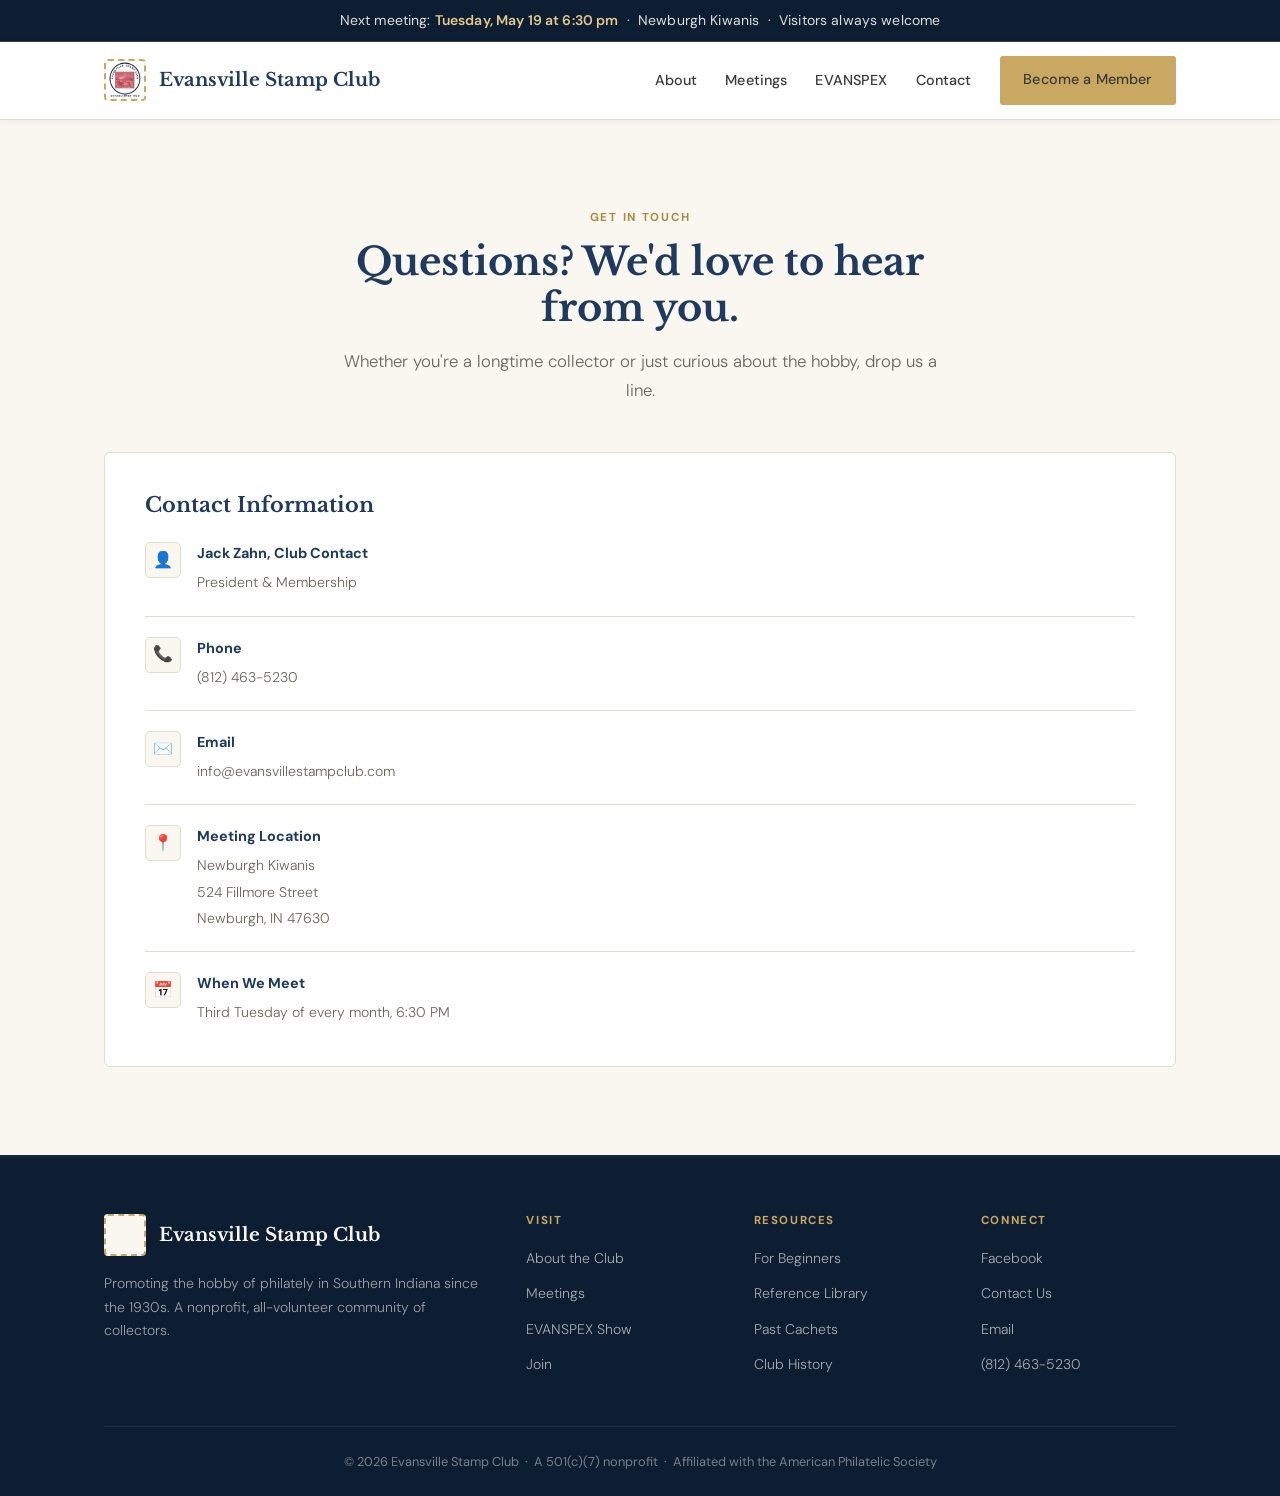
==== contact.html @ 5ad45955 "initial push" ====
<!DOCTYPE html>
<html lang="en">
<head>
<meta charset="UTF-8">
<meta name="viewport" content="width=device-width, initial-scale=1.0">
<meta name="description" content="The Evansville Stamp Club — a community of philatelists in Evansville, Indiana. Monthly meetings, beginner-friendly, home of EVANSPEX, Indiana's longest-running stamp and postcard show.">
<title>Evansville Stamp Club — Philately in Southern Indiana</title>
<link rel="preconnect" href="https://fonts.googleapis.com">
<link rel="preconnect" href="https://fonts.gstatic.com" crossorigin>
<link href="https://fonts.googleapis.com/css2?family=Libre+Baskerville:ital,wght@0,400;0,700;1,400&family=DM+Sans:wght@300;400;500;600&display=swap" rel="stylesheet">
<link rel="stylesheet" href="style.css">
<link rel="icon" type="image/x-icon" href="favicon.ico.png">
</head>
<body>

<div class="announce">
  Next meeting: <strong>Tuesday, May 19 at 6:30 pm</strong> &nbsp;·&nbsp; Newburgh Kiwanis &nbsp;·&nbsp; Visitors always welcome
</div>

<header>
  <div class="nav">
    <a href="#" class="logo">
      <img src="PastedGraphic-1.png" alt="Stamp icon" class="logo-mark">
      <span>Evansville Stamp Club</span>
    </a>
    <button class="menu-toggle" aria-label="Toggle menu" onclick="document.getElementById('navlinks').classList.toggle('open')">☰</button>
    <ul class="nav-links" id="navlinks">
      <li><a href="index.html">About</a></li>
      <li><a href="Meetings.html">Meetings</a></li>
      <li><a href="Evanspex.html">EVANSPEX</a></li>
      <li><a href="contact.html">Contact</a></li>
      <li><a href="join.html" class="btn">Become a Member</a></li>
    </ul>
  </div>
</header>
<!-- Contact -->
<section id="contact" class="contact-section">
  <div class="container">
    <div style="text-align:center; max-width:38rem; margin:0 auto 3rem;">
      <div class="section-eyebrow">Get in touch</div>
      <h2 class="section-title">Questions? We'd love to hear from you.</h2>
      <p style="color:var(--muted); font-size:1.05rem; font-weight:300; line-height:1.7;">Whether you're a longtime collector or just curious about the hobby, drop us a line.</p>
    </div>
      <div class="contact-info">
        <h3>Contact Information</h3>
        <div class="contact-row">
          <div class="icon">👤</div>
          <div><strong>Jack Zahn, Club Contact</strong><span>President &amp; Membership</span></div>
        </div>
        <div class="contact-row">
          <div class="icon">📞</div>
          <div><strong>Phone</strong><a href="tel:8124635230">(812) 463-5230</a></div>
        </div>
        <div class="contact-row">
          <div class="icon">✉️</div>
          <div><strong>Email</strong><a href="mailto:info@evansvillestampclub.com">info@evansvillestampclub.com</a></div>
        </div>
        <div class="contact-row">
          <div class="icon">📍</div>
          <div><strong>Meeting Location</strong><span>Newburgh Kiwanis<br>524 Fillmore Street<br>Newburgh, IN 47630</span></div>
        </div>
        <div class="contact-row">
          <div class="icon">📅</div>
          <div><strong>When We Meet</strong><span>Third Tuesday of every month, 6:30 PM</span></div>
        </div>
      </div>
  </div>
</section>
</body>
<footer>
  <div class="container">
    <div class="footer-grid">
      <div>
        <div class="logo" style="color:var(--cream); margin-bottom:1rem;">
          <span class="logo-mark">✉</span>
          <span style="color:var(--cream);">Evansville Stamp Club</span>
        </div>
        <p>Promoting the hobby of philately in Southern Indiana since the 1930s. A nonprofit, all-volunteer community of collectors.</p>
      </div>
      <div>
        <h4>Visit</h4>
        <ul>
          <li><a href="index.html">About the Club</a></li>
          <li><a href="#meetings">Meetings</a></li>
          <li><a href="#evanspex">EVANSPEX Show</a></li>
          <li><a href="#join">Join</a></li>
        </ul>
      </div>
      <div>
        <h4>Resources</h4>
        <ul>
          <li><a href="#">For Beginners</a></li>
          <li><a href="#">Reference Library</a></li>
          <li><a href="#">Past Cachets</a></li>
          <li><a href="#">Club History</a></li>
        </ul>
      </div>
      <div>
        <h4>Connect</h4>
        <ul>
          <li><a href="#">Facebook</a></li>
          <li><a href="#contact">Contact Us</a></li>
          <li><a href="mailto:info@evansvillestampclub.com">Email</a></li>
          <li><a href="tel:8124635230">(812) 463-5230</a></li>
        </ul>
      </div>
    </div>
    <div class="footer-bottom">
      © 2026 Evansville Stamp Club &nbsp;·&nbsp; A 501(c)(7) nonprofit &nbsp;·&nbsp; Affiliated with the American Philatelic Society
    </div>
  </div>
</footer>

</body>
</html>
---- style.css ----
:root {
    --navy: #1e3a5f;
    --navy-dark: #142844;
    --navy-deep: #0d1e33;
    --gold: #c9a961;
    --gold-light: #e0c98a;
    --gold-dark: #a8893f;
    --cream: #faf7f0;
    --cream-dark: #f0ebe0;
    --paper: #ffffff;
    --ink: #1a1a1a;
    --ink-light: #3a3a3a;
    --muted: #6b6559;
    --border: #e2dbd0;
    --shadow: 0 4px 24px rgba(20, 40, 68, 0.09);
    --shadow-lg: 0 12px 48px rgba(20, 40, 68, 0.16);
    --shadow-card: 0 2px 12px rgba(20, 40, 68, 0.07);
}

*, *::before, *::after { box-sizing: border-box; margin: 0; padding: 0; }
html { scroll-behavior: smooth; }

body {
    font-family: 'DM Sans', -apple-system, sans-serif;
    color: var(--ink);
    background: var(--cream);
    line-height: 1.65;
    -webkit-font-smoothing: antialiased;
}

  h1, h2, h3, h4 {
    font-family: 'Libre Baskerville', Georgia, serif;
    line-height: 1.2;
    color: var(--navy);
  }

  a { color: var(--navy); text-decoration: none; transition: color 0.18s; }
  a:hover { color: var(--gold-dark); }

  .container { max-width: 1120px; margin: 0 auto; padding: 0 1.5rem; }

  /* ---- Announcement Bar ---- */
  .announce {
    background: var(--navy-deep);
    color: rgba(250,247,240,0.88);
    text-align: center;
    padding: 0.55rem 1rem;
    font-size: 0.875rem;
    letter-spacing: 0.01em;
    border-bottom: 1px solid rgba(201,169,97,0.25);
  }
  .announce strong { color: var(--gold-light); font-weight: 600; }

  /* ---- Header / Nav ---- */
  header {
    background: var(--paper);
    border-bottom: 1px solid var(--border);
    position: sticky;
    top: 0;
    z-index: 100;
    box-shadow: 0 1px 8px rgba(20,40,68,0.06);
  }
  .nav {
    display: flex;
    align-items: center;
    justify-content: space-between;
    padding: 0.9rem 1.5rem;
    max-width: 1120px;
    margin: 0 auto;
  }
  .logo {
    display: flex;
    align-items: center;
    gap: 0.8rem;
    font-family: 'Libre Baskerville', serif;
    font-weight: 700;
    font-size: 1.15rem;
    color: var(--navy);
  }
  .logo-mark {
    width: 42px;
    height: 42px;
    border: 2px dashed var(--gold);
    border-radius: 4px;
    background: var(--cream);
    display: grid;
    place-items: center;
    font-size: 1.4rem;
    flex-shrink: 0;
  }
  .nav-links {
    display: flex;
    gap: 1.75rem;
    list-style: none;
    align-items: center;
  }
  .nav-links a {
    font-weight: 500;
    color: var(--ink-light);
    font-size: 0.9rem;
    letter-spacing: 0.01em;
  }
  .nav-links a:hover { color: var(--navy); }

  .btn {
    display: inline-block;
    padding: 0.65rem 1.35rem;
    background: var(--gold);
    color: var(--navy-dark);
    border-radius: 3px;
    font-weight: 600;
    border: 2px solid transparent;
    cursor: pointer;
    transition: all 0.2s;
    font-size: 0.9rem;
    font-family: 'DM Sans', sans-serif;
    letter-spacing: 0.01em;
  }
  .btn:hover { background: var(--gold-dark); color: var(--paper); transform: translateY(-1px); box-shadow: 0 4px 14px rgba(168,137,63,0.35); }
  .btn-outline {
    background: transparent;
    color: var(--cream);
    border: 2px solid rgba(250,247,240,0.6);
  }
  .btn-outline:hover { background: var(--cream); color: var(--navy-dark); }
  .btn-navy {
    background: var(--navy);
    color: var(--paper);
  }
  .btn-navy:hover { background: var(--navy-dark); color: var(--paper); box-shadow: 0 4px 14px rgba(20,40,68,0.35); }

  .menu-toggle {
    display: none;
    background: none;
    border: none;
    font-size: 1.5rem;
    color: var(--navy);
    cursor: pointer;
  }

  /* ---- Hero ---- */
  .hero {
    background: linear-gradient(140deg, var(--navy) 0%, var(--navy-dark) 55%, var(--navy-deep) 100%);
    color: var(--cream);
    padding: 5rem 1.5rem 6rem;
    position: relative;
    overflow: hidden;
  }
  .hero::before {
    content: "";
    position: absolute;
    inset: 0;
    background-image:
      radial-gradient(ellipse at 15% 25%, rgba(201,169,97,0.1) 0%, transparent 55%),
      radial-gradient(ellipse at 85% 75%, rgba(201,169,97,0.07) 0%, transparent 50%);
    pointer-events: none;
  }
  /* Subtle postage stamp perforations top edge */
  .hero::after {
    content: "";
    position: absolute;
    top: 0; left: 0; right: 0;
    height: 3px;
    background: repeating-linear-gradient(90deg, transparent 0px, transparent 8px, var(--gold) 8px, var(--gold) 14px);
    opacity: 0.35;
  }

  .hero-grid {
    max-width: 1120px;
    margin: 0 auto;
    display: grid;
    grid-template-columns: 1.3fr 1fr;
    gap: 3rem;
    align-items: center;
    position: relative;
  }
  .hero h1 {
    color: var(--cream);
    font-size: clamp(2rem, 4.5vw, 3.2rem);
    margin-bottom: 1.25rem;
    font-style: italic;
    line-height: 1.25;
  }
  .hero .lede {
    font-size: 1.05rem;
    opacity: 0.88;
    margin-bottom: 2rem;
    max-width: 31rem;
    line-height: 1.7;
    font-weight: 300;
  }
  .hero-cta { display: flex; gap: 1rem; flex-wrap: wrap; }

  .next-meeting {
    background: var(--paper);
    color: var(--ink);
    border-radius: 6px;
    padding: 1.75rem;
    box-shadow: var(--shadow-lg);
    border-top: 4px solid var(--gold);
    position: relative;
  }
  .next-meeting::before {
    content: "";
    position: absolute;
    inset: 0;
    border: 1px solid var(--border);
    border-radius: 6px;
    pointer-events: none;
  }
  .next-meeting .label {
    text-transform: uppercase;
    letter-spacing: 0.12em;
    font-size: 0.7rem;
    color: var(--gold-dark);
    font-weight: 700;
    margin-bottom: 0.5rem;
  }
  .next-meeting h3 { font-size: 1.4rem; margin-bottom: 1rem; }
  .meeting-detail {
    display: flex;
    align-items: flex-start;
    gap: 0.75rem;
    margin-bottom: 0.8rem;
    font-size: 0.9rem;
  }
  .meeting-detail .icon { color: var(--gold-dark); flex-shrink: 0; margin-top: 2px; }
  .meeting-detail strong { color: var(--navy); display: block; font-size: 0.9rem; }
  .meeting-detail span { color: var(--muted); font-size: 0.875rem; }
  .see-all { display: inline-block; margin-top: 0.5rem; color: var(--gold-dark); font-weight: 600; font-size: 0.9rem; }
  .see-all:hover { color: var(--navy); }

  /* ---- Sections ---- */
  section { padding: 5.5rem 0; }
  .section-eyebrow {
    text-transform: uppercase;
    letter-spacing: 0.15em;
    font-size: 0.72rem;
    color: var(--gold-dark);
    font-weight: 700;
    margin-bottom: 0.75rem;
  }
  .section-title {
    font-size: clamp(1.7rem, 3.2vw, 2.4rem);
    margin-bottom: 1rem;
  }
  .section-intro {
    font-size: 1.05rem;
    color: var(--muted);
    max-width: 37rem;
    margin-bottom: 3rem;
    line-height: 1.7;
    font-weight: 300;
  }

  /* ---- About ---- */
  .about-grid {
    display: grid;
    grid-template-columns: 1fr 1fr;
    gap: 4.5rem;
    align-items: center;
  }
  .about-text p { margin-bottom: 1rem; color: var(--muted); font-weight: 300; line-height: 1.75; }
  .stats {
    display: grid;
    grid-template-columns: repeat(2, 1fr);
    gap: 1.25rem;
    margin-top: 2rem;
  }
  .stat {
    background: var(--paper);
    padding: 1.4rem 1.25rem;
    border-radius: 5px;
    border: 1px solid var(--border);
    text-align: center;
    transition: box-shadow 0.2s;
  }
  .stat:hover { box-shadow: var(--shadow-card); }
  .stat-num {
    font-family: 'Libre Baskerville', serif;
    font-size: 2.4rem;
    font-weight: 700;
    color: var(--gold-dark);
    line-height: 1;
    margin-bottom: 0.35rem;
  }
  .stat-label { font-size: 0.8rem; color: var(--muted); letter-spacing: 0.03em; }

  /* Stamp collage */
  .stamp-collage {
    position: relative;
    aspect-ratio: 1 / 1;
    background: var(--cream-dark);
    border-radius: 6px;
    box-shadow: var(--shadow);
    padding: 2rem;
    overflow: hidden;
    border: 1px solid var(--border);
  }
  .stamp {
    position: absolute;
    background: var(--cream);
    border: 2px dashed var(--navy);
    padding: 0.5rem;
    box-shadow: 0 4px 16px rgba(0,0,0,0.12);
    transition: transform 0.25s;
  }
  .stamp:hover { transform: scale(1.04) rotate(0deg) !important; z-index: 2; }
  .stamp-inner {
    background: var(--gold);
    color: var(--navy-dark);
    width: 100%;
    height: 100%;
    display: grid;
    place-items: center;
    font-family: 'Libre Baskerville', serif;
    font-weight: 700;
    text-align: center;
    padding: 0.5rem;
    font-size: 0.85rem;
    line-height: 1.4;
  }
  .stamp-1 { top: 8%; left: 8%; width: 38%; height: 42%; transform: rotate(-6deg); }
  .stamp-1 .stamp-inner { background: #c44536; color: var(--cream); }
  .stamp-2 { top: 12%; right: 10%; width: 34%; height: 38%; transform: rotate(4deg); }
  .stamp-2 .stamp-inner { background: var(--navy); color: var(--cream); }
  .stamp-3 { bottom: 10%; left: 18%; width: 36%; height: 40%; transform: rotate(8deg); }
  .stamp-3 .stamp-inner { background: var(--gold); color: var(--navy-dark); }
  .stamp-4 { bottom: 8%; right: 8%; width: 32%; height: 36%; transform: rotate(-4deg); }
  .stamp-4 .stamp-inner { background: #2d5a3d; color: var(--cream); }

  /* ---- Cards ---- */
  .cards {
    display: grid;
    grid-template-columns: repeat(3, 1fr);
    gap: 1.25rem;
  }
  .card {
    background: var(--paper);
    padding: 2rem 1.75rem;
    border-radius: 5px;
    border: 1px solid var(--border);
    transition: all 0.22s;
  }
  .card:hover {
    transform: translateY(-4px);
    box-shadow: var(--shadow);
    border-color: var(--gold);
  }
  .card-icon {
    width: 48px;
    height: 48px;
    background: var(--cream);
    border-radius: 5px;
    display: grid;
    place-items: center;
    font-size: 1.5rem;
    margin-bottom: 1.25rem;
    border: 1px solid var(--border);
  }
  .card h3 { font-size: 1.15rem; margin-bottom: 0.65rem; font-family: 'DM Sans', sans-serif; font-weight: 600; }
  .card p { color: var(--muted); font-size: 0.9rem; line-height: 1.65; font-weight: 300; }

  /* ---- EVANSPEX ---- */
  .evanspex-section { background: var(--cream); }
  .evanspex {
    background: linear-gradient(135deg, var(--navy) 0%, var(--navy-dark) 100%);
    color: var(--cream);
    border-radius: 10px;
    padding: 4rem;
    display: grid;
    grid-template-columns: 1.5fr 1fr;
    gap: 3rem;
    align-items: center;
    box-shadow: var(--shadow-lg);
    position: relative;
    overflow: hidden;
  }
  .evanspex::before {
    content: "";
    position: absolute;
    top: -60px; right: -60px;
    width: 220px; height: 220px;
    border: 3px dashed var(--gold);
    border-radius: 50%;
    opacity: 0.18;
  }
  .evanspex::after {
    content: "";
    position: absolute;
    bottom: -40px; left: -40px;
    width: 140px; height: 140px;
    border: 2px dashed var(--gold);
    border-radius: 50%;
    opacity: 0.1;
  }
  .evanspex h2 { color: var(--cream); font-style: italic; font-size: clamp(1.5rem, 2.8vw, 2.1rem); }
  .evanspex .section-eyebrow { color: var(--gold); }
  .evanspex p { opacity: 0.88; margin-bottom: 1.5rem; font-weight: 300; line-height: 1.7; font-size: 1rem; }
  .evanspex-meta {
    display: grid;
    grid-template-columns: repeat(2, 1fr);
    gap: 1rem;
    margin: 2rem 0;
  }
  .evanspex-meta div {
    border-left: 2px solid var(--gold);
    padding-left: 1rem;
  }
  .evanspex-meta strong {
    display: block;
    color: var(--gold-light);
    font-size: 0.72rem;
    text-transform: uppercase;
    letter-spacing: 0.12em;
    margin-bottom: 0.25rem;
  }
  .evanspex-meta span { font-size: 0.92rem; opacity: 0.88; }

  .evanspex-card {
    background: var(--paper);
    color: var(--ink);
    border-radius: 6px;
    padding: 2.25rem;
    text-align: center;
    border: 1px solid var(--border);
    position: relative;
    z-index: 1;
  }
  .evanspex-card .show-num {
    font-family: 'Libre Baskerville', serif;
    font-size: 4.5rem;
    color: var(--gold-dark);
    line-height: 1;
    font-style: italic;
  }
  .evanspex-card .show-label {
    text-transform: uppercase;
    letter-spacing: 0.15em;
    font-size: 0.7rem;
    color: var(--muted);
    margin: 0.5rem 0 1rem;
  }
  .evanspex-card hr {
    border: none;
    border-top: 1px solid var(--border);
    margin: 1rem 0;
  }
  .evanspex-card .show-date {
    font-family: 'Libre Baskerville', serif;
    font-size: 1.5rem;
    color: var(--navy);
    font-weight: 700;
  }

  /* ---- Events ---- */
  .events { display: grid; gap: 1rem; }
  .event {
    background: var(--paper);
    border: 1px solid var(--border);
    border-radius: 5px;
    padding: 1.5rem;
    display: grid;
    grid-template-columns: 88px 1fr auto;
    gap: 1.5rem;
    align-items: center;
    transition: box-shadow 0.2s, border-color 0.2s;
  }
  .event:hover { box-shadow: var(--shadow-card); border-color: rgba(201,169,97,0.4); }
  .event-date {
    text-align: center;
    background: var(--cream);
    border-radius: 5px;
    padding: 0.75rem 0.5rem;
    border: 1px solid var(--border);
  }
  .event-date .month {
    text-transform: uppercase;
    font-size: 0.7rem;
    font-weight: 700;
    color: var(--gold-dark);
    letter-spacing: 0.1em;
  }
  .event-date .day {
    font-family: 'Libre Baskerville', serif;
    font-size: 1.75rem;
    color: var(--navy);
    line-height: 1;
    margin: 2px 0;
  }
  .event-date .year { font-size: 0.7rem; color: var(--muted); }
  .event-info h4 {
    font-family: 'DM Sans', sans-serif;
    font-size: 1rem;
    color: var(--navy);
    margin-bottom: 0.3rem;
    font-weight: 600;
  }
  .event-info p { font-size: 0.875rem; color: var(--muted); margin: 0; font-weight: 300; }
  .event-time { font-size: 0.875rem; color: var(--muted); text-align: right; }

  /* ---- Join ---- */
  .join-section { background: var(--paper); }
  .join-grid {
    display: grid;
    grid-template-columns: 1fr 1fr;
    gap: 4rem;
    align-items: start;
  }
  .join-grid .section-intro { margin-bottom: 1rem; }
  .pricing {
    background: var(--cream);
    padding: 2.5rem;
    border-radius: 6px;
    border: 1px solid var(--border);
  }
  .pricing-eyebrow {
    color: var(--gold-dark);
    text-transform: uppercase;
    font-size: 0.72rem;
    letter-spacing: 0.12em;
    font-weight: 700;
    margin-bottom: 0.5rem;
  }
  .price {
    font-family: 'Libre Baskerville', serif;
    font-size: 3rem;
    color: var(--navy);
    font-weight: 700;
    line-height: 1.1;
    margin-bottom: 0.25rem;
  }
  .price small { font-size: 1rem; color: var(--muted); font-weight: 400; }
  .perks { list-style: none; margin: 1.5rem 0; }
  .perks li {
    padding: 0.55rem 0;
    color: var(--muted);
    border-bottom: 1px solid var(--border);
    display: flex;
    gap: 0.75rem;
    font-size: 0.925rem;
    font-weight: 300;
  }
  .perks li::before { content: "✓"; color: var(--gold-dark); font-weight: bold; flex-shrink: 0; }

  /* ---- Contact ---- */
  .contact-section { background: var(--cream); }
  .contact-info {
    background: var(--paper);
    padding: 2.5rem;
    border-radius: 6px;
    border: 1px solid var(--border);
  }
  .contact-info h3 { margin-bottom: 1.5rem; font-size: 1.3rem; }
  .contact-row {
    display: flex;
    gap: 1rem;
    align-items: flex-start;
    margin-bottom: 1.25rem;
    padding-bottom: 1.25rem;
    border-bottom: 1px solid var(--border);
  }
  .contact-row:last-child { border: none; padding-bottom: 0; margin-bottom: 0; }
  .contact-row .icon {
    width: 36px; height: 36px;
    background: var(--cream);
    border-radius: 5px;
    display: grid; place-items: center;
    flex-shrink: 0;
    border: 1px solid var(--border);
    font-size: 1rem;
  }
  .contact-row strong { display: block; color: var(--navy); margin-bottom: 0.2rem; font-size: 0.9rem; }
  .contact-row span, .contact-row a { color: var(--muted); font-size: 0.88rem; font-weight: 300; line-height: 1.5; }

  form { background: var(--paper); padding: 2.5rem; border-radius: 6px; border: 1px solid var(--border); }
  .form-row { margin-bottom: 1.25rem; }
  label {
    display: block;
    font-weight: 600;
    color: var(--navy);
    font-size: 0.82rem;
    margin-bottom: 0.4rem;
    letter-spacing: 0.01em;
    text-transform: uppercase;
  }
  input, textarea, select {
    width: 100%;
    padding: 0.7rem 0.85rem;
    border: 1px solid var(--border);
    border-radius: 3px;
    font-family: 'DM Sans', sans-serif;
    font-size: 0.9rem;
    background: var(--cream);
    color: var(--ink);
    transition: border-color 0.18s, background 0.18s;
    appearance: auto;
  }
  input:focus, textarea:focus, select:focus {
    outline: none;
    border-color: var(--gold);
    background: var(--paper);
    box-shadow: 0 0 0 3px rgba(201,169,97,0.12);
  }
  textarea { resize: vertical; min-height: 100px; }

  /* ---- Footer ---- */
  footer {
    background: var(--navy-deep);
    color: var(--cream);
    padding: 3.5rem 0 1.5rem;
    border-top: 3px solid var(--navy-dark);
  }
  .footer-grid {
    display: grid;
    grid-template-columns: 2fr 1fr 1fr 1fr;
    gap: 2rem;
    margin-bottom: 2.5rem;
  }
  .footer-grid h4 {
    color: var(--gold);
    font-family: 'DM Sans', sans-serif;
    font-size: 0.72rem;
    text-transform: uppercase;
    letter-spacing: 0.14em;
    margin-bottom: 1.1rem;
    font-weight: 700;
  }
  .footer-grid ul { list-style: none; }
  .footer-grid li { margin-bottom: 0.55rem; }
  .footer-grid a { color: rgba(250,247,240,0.65); font-size: 0.875rem; font-weight: 300; }
  .footer-grid a:hover { color: var(--gold-light); }
  .footer-grid p { color: rgba(250,247,240,0.6); font-size: 0.875rem; font-weight: 300; line-height: 1.7; }
  .footer-bottom {
    border-top: 1px solid rgba(250,247,240,0.08);
    padding-top: 1.5rem;
    text-align: center;
    color: rgba(250,247,240,0.45);
    font-size: 0.8rem;
  }

  /* ---- Responsive ---- */
  @media (max-width: 860px) {
    .nav-links {
      display: none;
      position: absolute;
      top: 100%; left: 0; right: 0;
      background: var(--paper);
      flex-direction: column;
      padding: 1rem 1.5rem;
      gap: 0;
      border-bottom: 1px solid var(--border);
      box-shadow: var(--shadow);
    }
    .nav-links.open { display: flex; }
    .nav-links li { width: 100%; padding: 0.75rem 0; border-bottom: 1px solid var(--border); }
    .nav-links li:last-child { border: none; }
    .menu-toggle { display: block; }
    .hero-grid,
    .about-grid,
    .join-grid,
    .contact-grid,
    .footer-grid { grid-template-columns: 1fr; gap: 2rem; }
    .evanspex { grid-template-columns: 1fr; padding: 2rem; }
    .evanspex-meta { grid-template-columns: 1fr; gap: 0.75rem; }
    .cards { grid-template-columns: 1fr; }
    .event { grid-template-columns: 70px 1fr; }
    .event-time { grid-column: 2; text-align: left; }
    section { padding: 3.5rem 0; }
    .stats { grid-template-columns: 1fr 1fr; }
  }
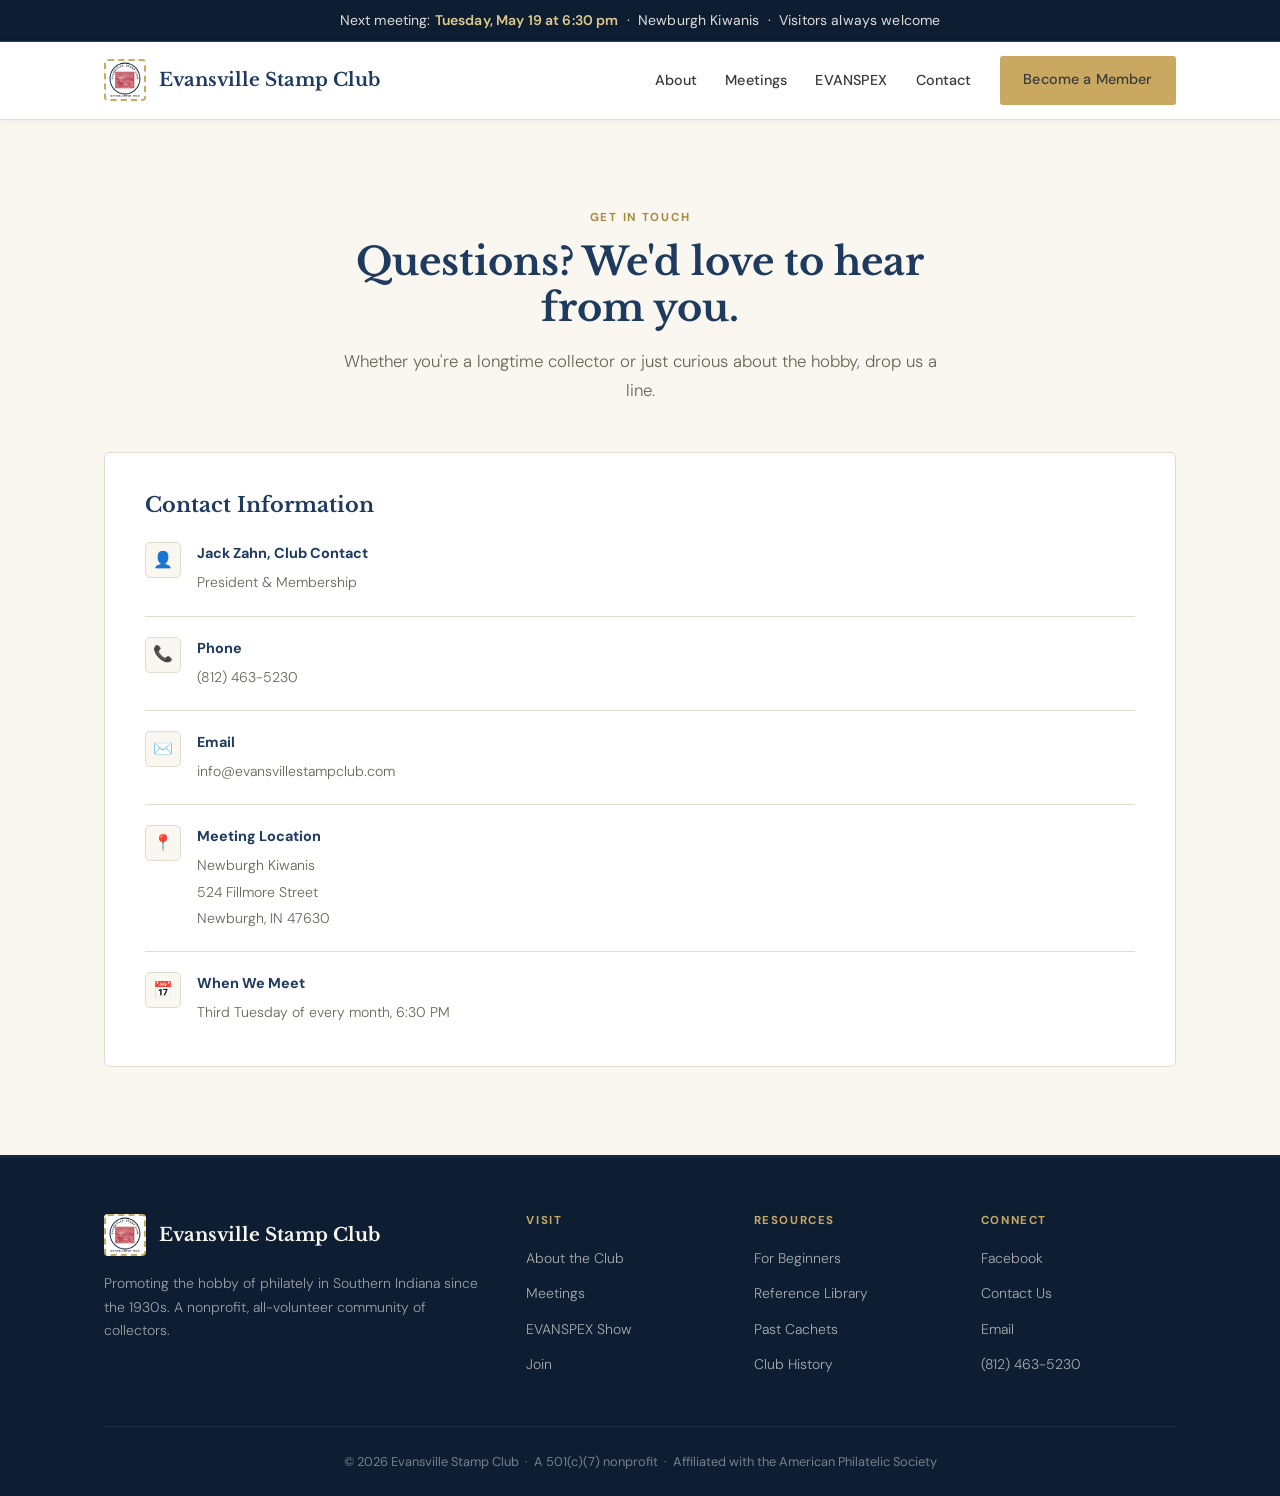
==== commit 0701be78: "Added in images for index stamps, fixed footer logo not showing, added downloads for PDFs" ====
--- a/contact.html
+++ b/contact.html
@@ -72,7 +72,7 @@
     <div class="footer-grid">
       <div>
         <div class="logo" style="color:var(--cream); margin-bottom:1rem;">
-          <span class="logo-mark">✉</span>
+          <img src="PastedGraphic-1.png" alt="Stamp icon" class="logo-mark">
           <span style="color:var(--cream);">Evansville Stamp Club</span>
         </div>
         <p>Promoting the hobby of philately in Southern Indiana since the 1930s. A nonprofit, all-volunteer community of collectors.</p>
@@ -81,9 +81,9 @@
         <h4>Visit</h4>
         <ul>
           <li><a href="index.html">About the Club</a></li>
-          <li><a href="#meetings">Meetings</a></li>
-          <li><a href="#evanspex">EVANSPEX Show</a></li>
-          <li><a href="#join">Join</a></li>
+          <li><a href="Meetings.html">Meetings</a></li>
+          <li><a href="Evanspex.html">EVANSPEX Show</a></li>
+          <li><a href="join.html">Join</a></li>
         </ul>
       </div>
       <div>
@@ -98,8 +98,8 @@
       <div>
         <h4>Connect</h4>
         <ul>
-          <li><a href="#">Facebook</a></li>
-          <li><a href="#contact">Contact Us</a></li>
+          <li><a href="https://www.facebook.com/EvansvilleStampClub/" target="_blank">Facebook</a></li>
+          <li><a href="contact.html">Contact Us</a></li>
           <li><a href="mailto:info@evansvillestampclub.com">Email</a></li>
           <li><a href="tel:8124635230">(812) 463-5230</a></li>
         </ul>
--- a/style.css
+++ b/style.css
@@ -328,6 +328,11 @@
   .stamp-3 .stamp-inner { background: var(--gold); color: var(--navy-dark); }
   .stamp-4 { bottom: 8%; right: 8%; width: 32%; height: 36%; transform: rotate(-4deg); }
   .stamp-4 .stamp-inner { background: #2d5a3d; color: var(--cream); }
+  .stamp-inner img {
+    width: 100%;
+    height: 100%;
+    object-fit: cover;
+}
 
   /* ---- Cards ---- */
   .cards {
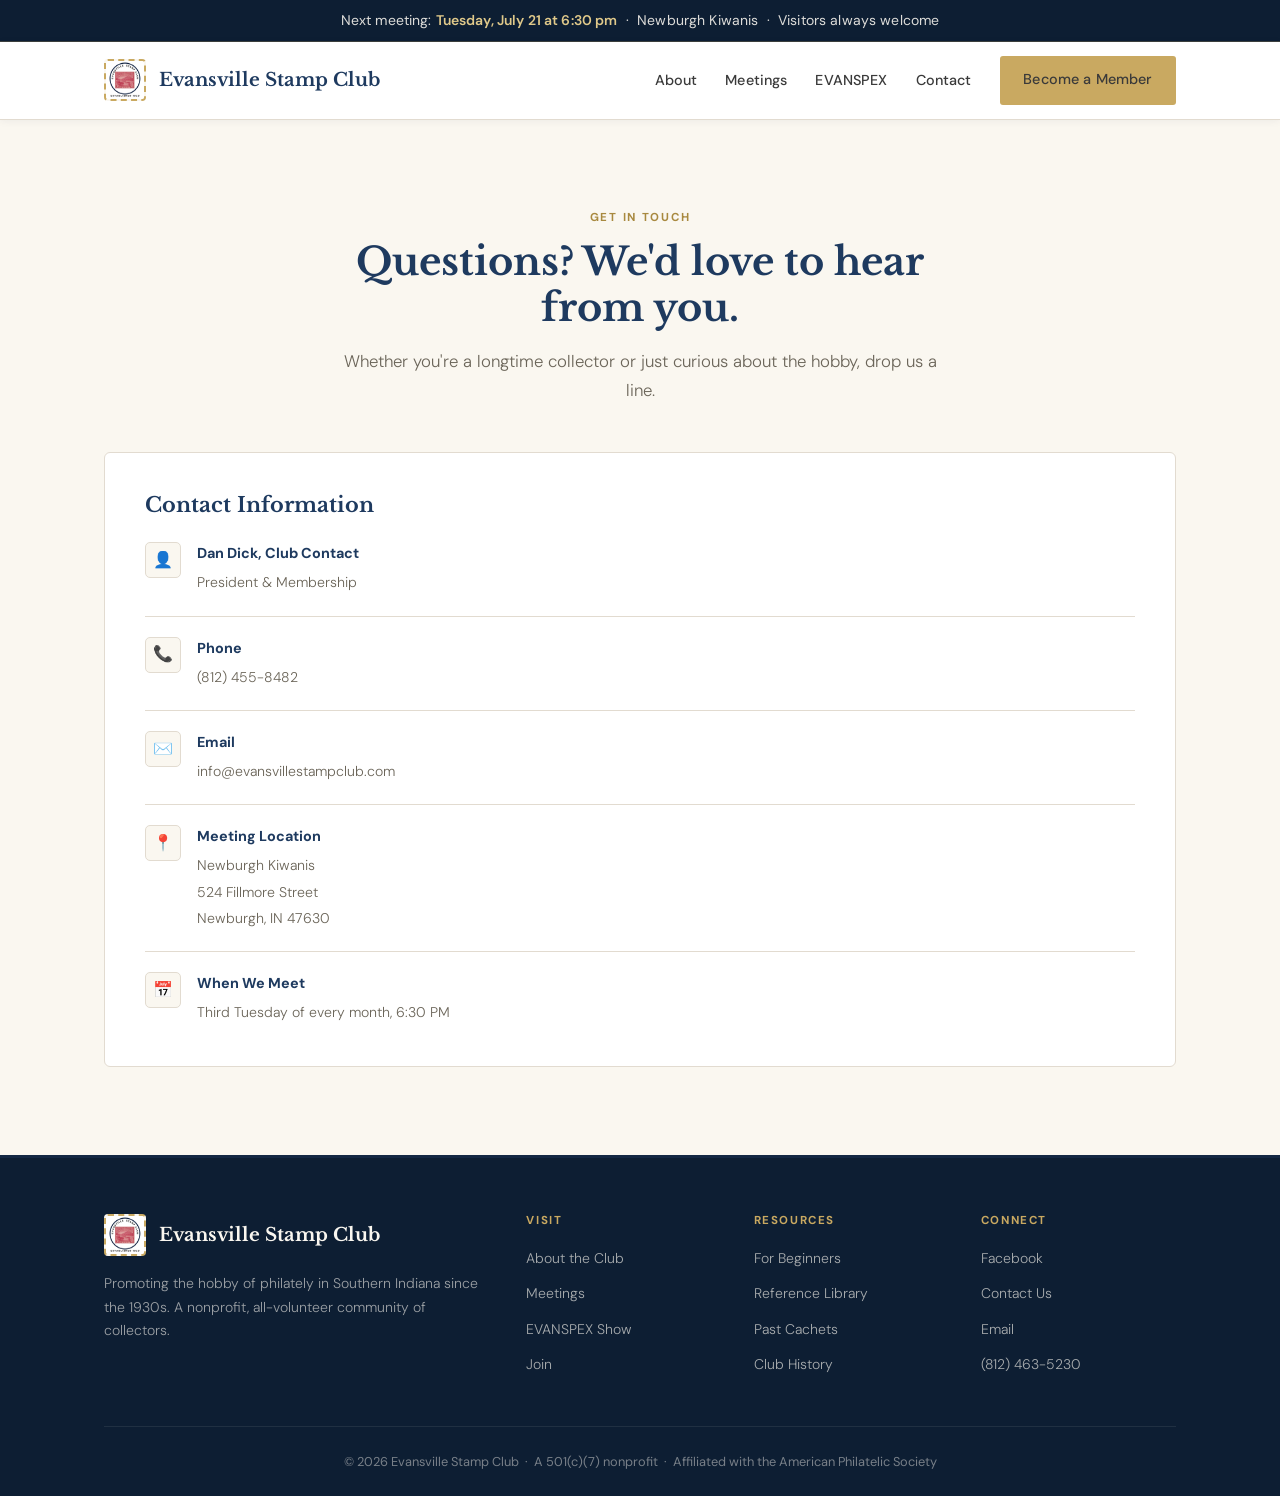
==== commit fe05ccc0: "Update meeting date and contact information" ====
--- a/contact.html
+++ b/contact.html
@@ -14,7 +14,7 @@
 <body>
 
 <div class="announce">
-  Next meeting: <strong>Tuesday, May 19 at 6:30 pm</strong> &nbsp;·&nbsp; Newburgh Kiwanis &nbsp;·&nbsp; Visitors always welcome
+  Next meeting: <strong>Tuesday, July 21 at 6:30 pm</strong> &nbsp;·&nbsp; Newburgh Kiwanis &nbsp;·&nbsp; Visitors always welcome
 </div>
 
 <header>
@@ -45,11 +45,11 @@
         <h3>Contact Information</h3>
         <div class="contact-row">
           <div class="icon">👤</div>
-          <div><strong>Jack Zahn, Club Contact</strong><span>President &amp; Membership</span></div>
+          <div><strong>Dan Dick, Club Contact</strong><span>President &amp; Membership</span></div>
         </div>
         <div class="contact-row">
           <div class="icon">📞</div>
-          <div><strong>Phone</strong><a href="tel:8124635230">(812) 463-5230</a></div>
+          <div><strong>Phone</strong><a href="tel:8124558482">(812) 455-8482</a></div>
         </div>
         <div class="contact-row">
           <div class="icon">✉️</div>
@@ -112,4 +112,4 @@
 </footer>
 
 </body>
-</html>+</html>
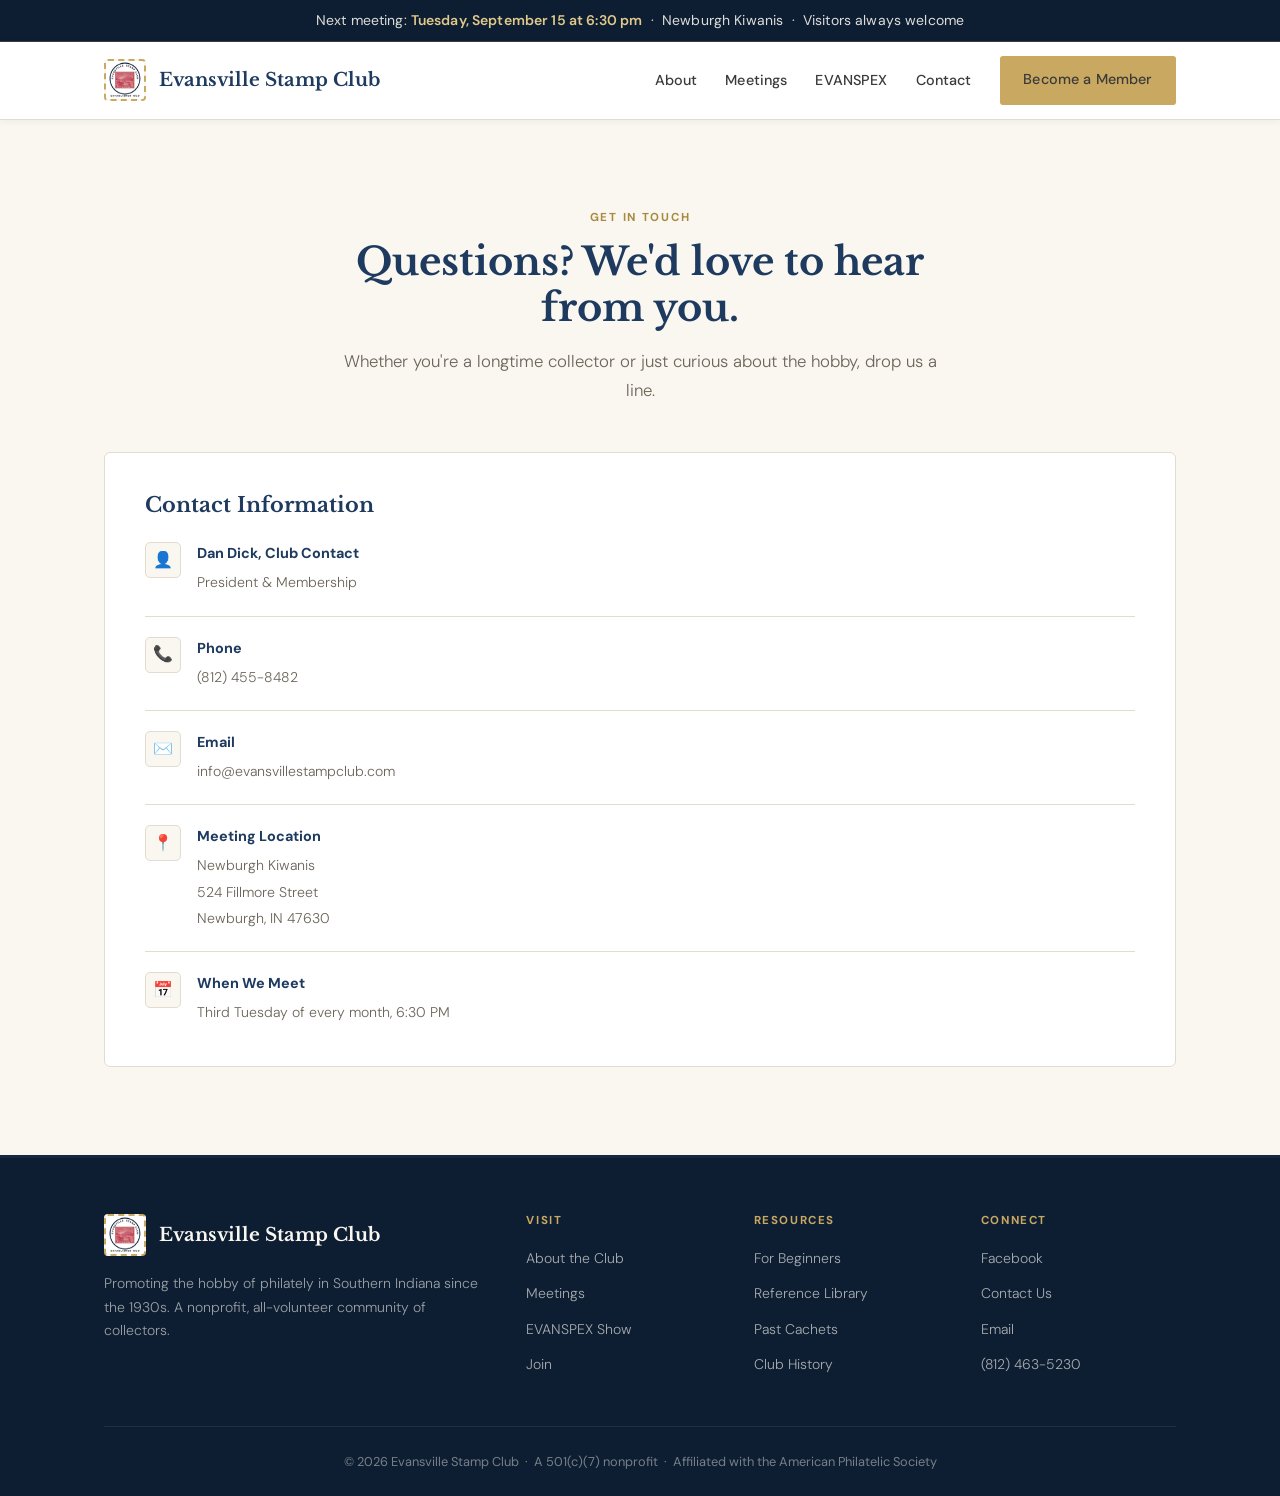
==== commit a7b57318: "Update next meeting date in contact.html" ====
--- a/contact.html
+++ b/contact.html
@@ -14,7 +14,7 @@
 <body>
 
 <div class="announce">
-  Next meeting: <strong>Tuesday, July 21 at 6:30 pm</strong> &nbsp;·&nbsp; Newburgh Kiwanis &nbsp;·&nbsp; Visitors always welcome
+  Next meeting: <strong>Tuesday, September 15 at 6:30 pm</strong> &nbsp;·&nbsp; Newburgh Kiwanis &nbsp;·&nbsp; Visitors always welcome
 </div>
 
 <header>
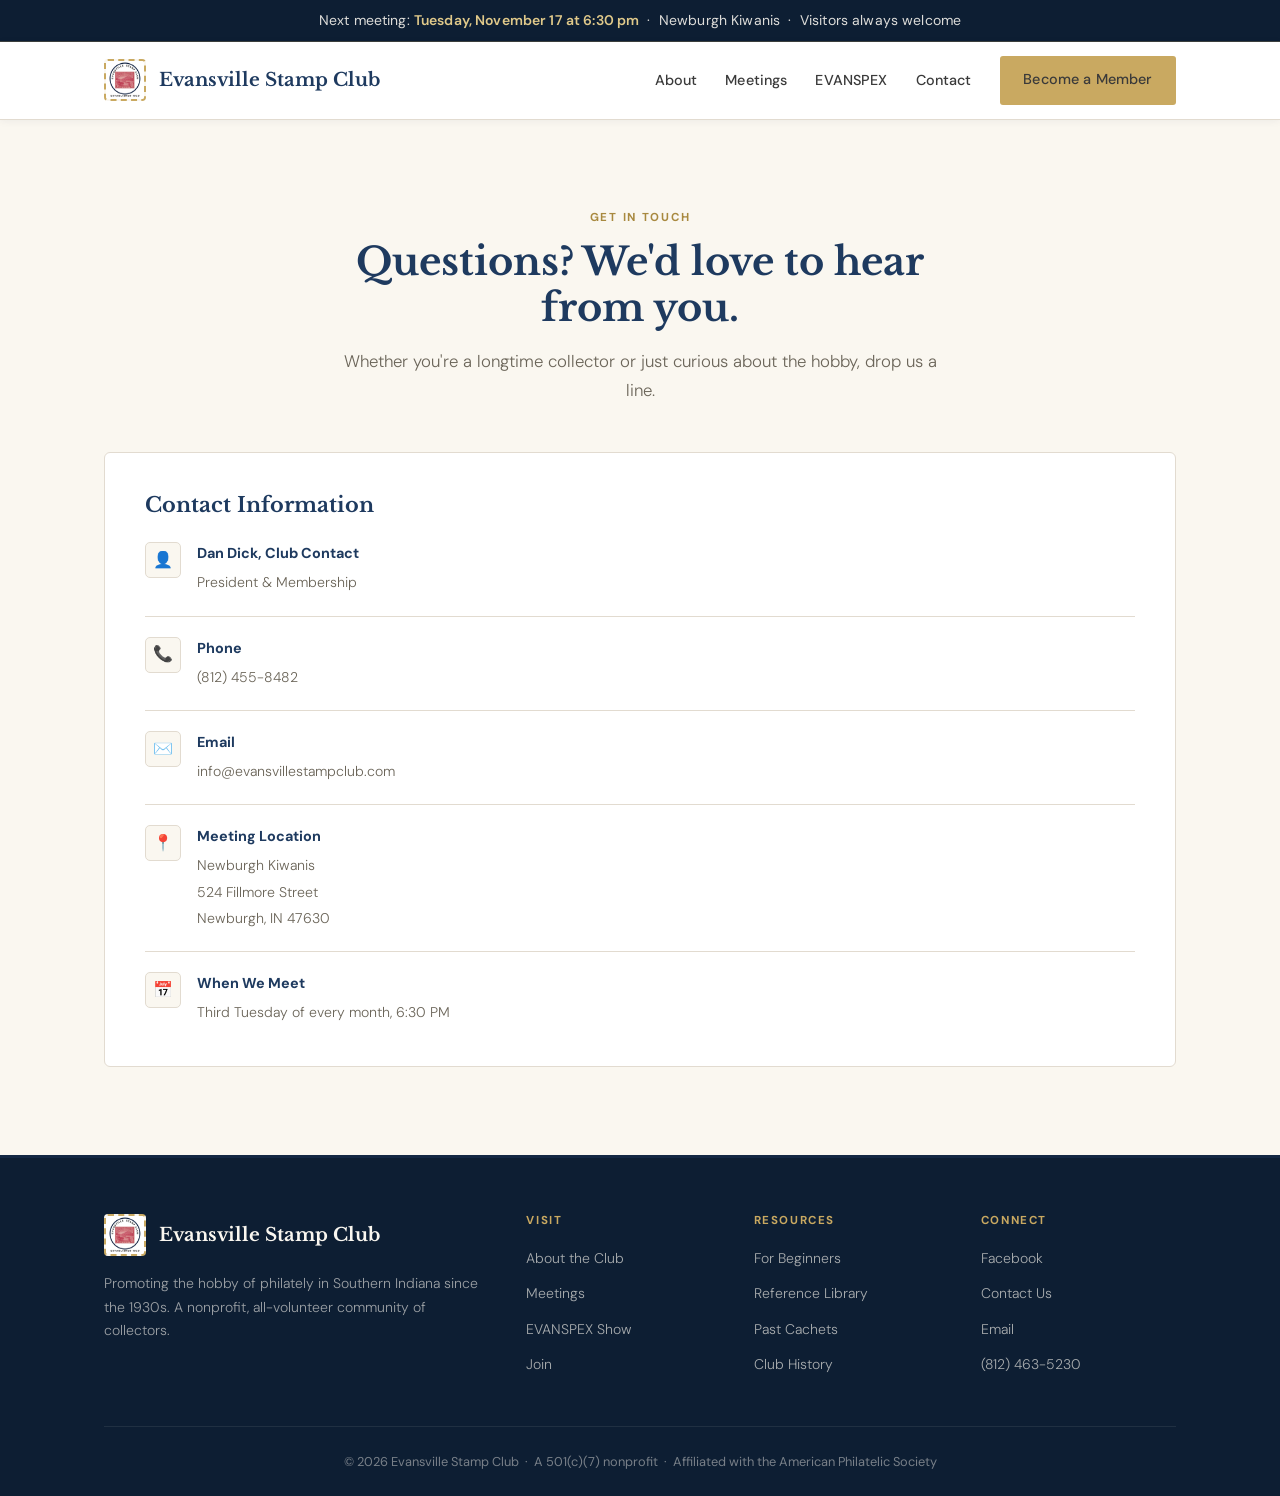
==== commit 5a829309: "Update meeting date in contact.html" ====
--- a/contact.html
+++ b/contact.html
@@ -14,7 +14,7 @@
 <body>
 
 <div class="announce">
-  Next meeting: <strong>Tuesday, September 15 at 6:30 pm</strong> &nbsp;·&nbsp; Newburgh Kiwanis &nbsp;·&nbsp; Visitors always welcome
+  Next meeting: <strong>Tuesday, November 17 at 6:30 pm</strong> &nbsp;·&nbsp; Newburgh Kiwanis &nbsp;·&nbsp; Visitors always welcome
 </div>
 
 <header>
